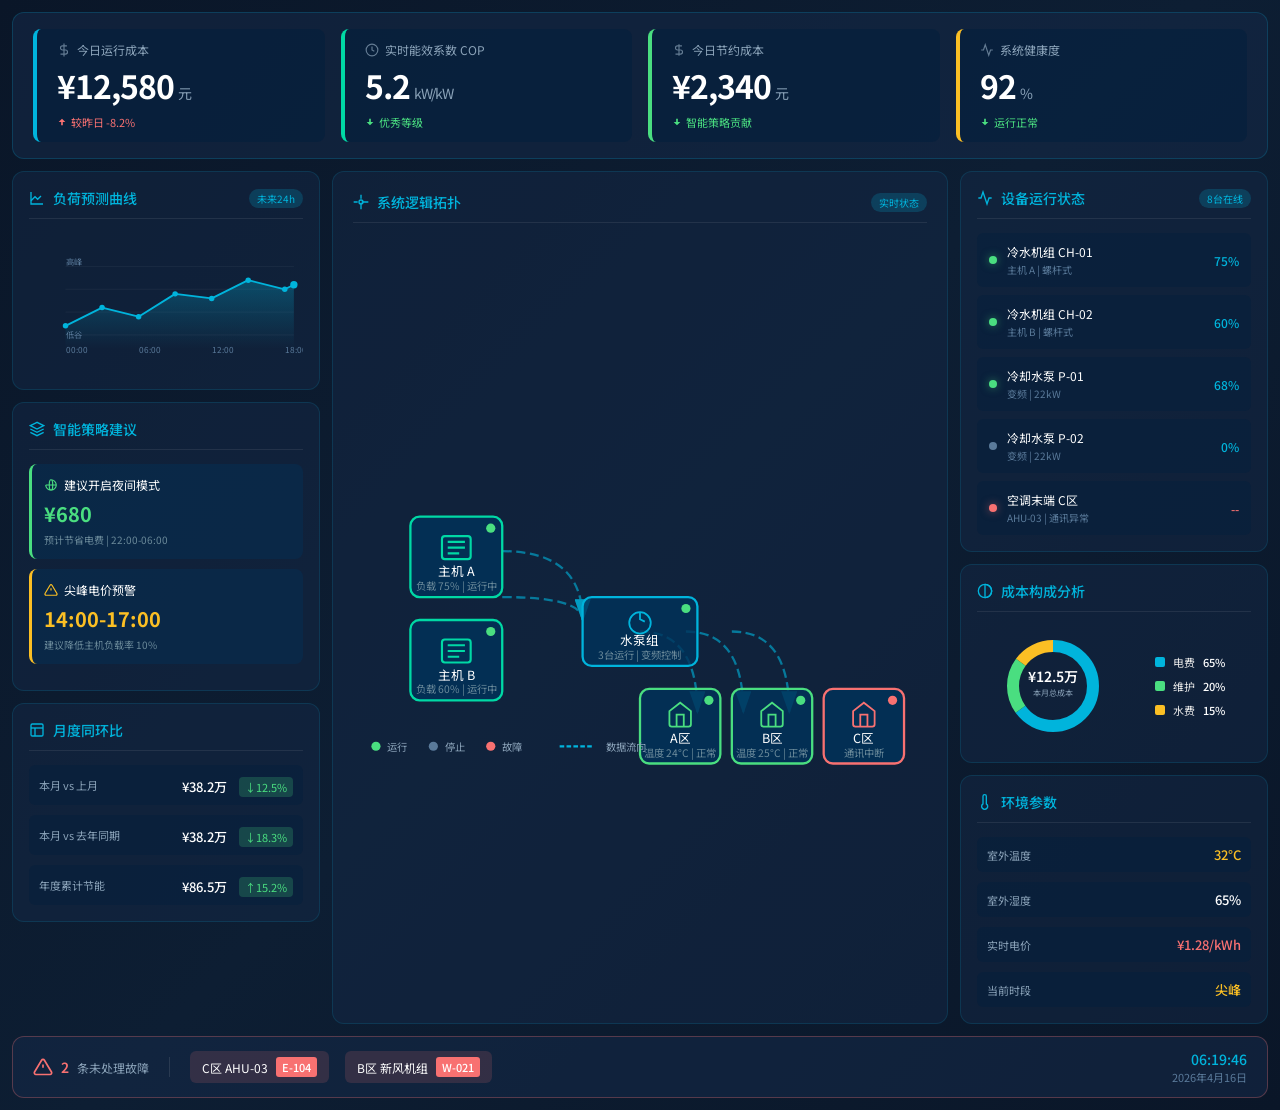
==== index.html @ 3dc91022 "初始化空调项目" ====
<!DOCTYPE html>
<html lang="zh-CN">
<head>
    <meta charset="UTF-8">
    <meta name="viewport" content="width=device-width, initial-scale=1.0">
    <title>工商业园区空调系统效益概览</title>
    <link href="https://fonts.googleapis.com/css2?family=Noto+Sans+SC:wght@300;400;500;700&display=swap" rel="stylesheet">
    <style>
        * {
            margin: 0;
            padding: 0;
            box-sizing: border-box;
        }

        body {
            font-family: 'Noto Sans SC', 'PingFang SC', sans-serif;
            background: #0A1628;
            color: #E8E8E8;
            min-height: 100vh;
            overflow-x: hidden;
        }

        /* 主容器 */
        .dashboard {
            display: grid;
            grid-template-columns: 1fr 2fr 1fr;
            grid-template-rows: auto 1fr auto;
            gap: 12px;
            padding: 12px;
            min-height: 100vh;
            background: linear-gradient(135deg, #0A1628 0%, #0D1E33 50%, #0A1628 100%);
        }

        /* 顶部通栏 */
        .top-bar {
            grid-column: 1 / -1;
            display: grid;
            grid-template-columns: repeat(4, 1fr);
            gap: 16px;
            padding: 16px 20px;
            background: rgba(20, 40, 70, 0.6);
            border-radius: 12px;
            border: 1px solid rgba(0, 180, 220, 0.2);
        }

        .kpi-card {
            display: flex;
            flex-direction: column;
            justify-content: center;
            padding: 12px 20px;
            background: rgba(0, 30, 60, 0.5);
            border-radius: 8px;
            border-left: 4px solid var(--accent-color);
            transition: all 0.3s ease;
        }

        .kpi-card:hover {
            background: rgba(0, 50, 100, 0.5);
            transform: translateY(-2px);
        }

        .kpi-card.cost { --accent-color: #00B4DC; }
        .kpi-card.cop { --accent-color: #00D9A5; }
        .kpi-card.saving { --accent-color: #4ADE80; }
        .kpi-card.health { --accent-color: #FBBF24; }

        .kpi-label {
            font-size: 12px;
            color: #8BA3B9;
            margin-bottom: 4px;
            display: flex;
            align-items: center;
            gap: 6px;
        }

        .kpi-label svg {
            width: 14px;
            height: 14px;
            opacity: 0.7;
        }

        .kpi-value {
            font-size: 32px;
            font-weight: 700;
            color: #FFFFFF;
            letter-spacing: -1px;
        }

        .kpi-value .unit {
            font-size: 14px;
            font-weight: 400;
            color: #8BA3B9;
            margin-left: 4px;
        }

        .kpi-trend {
            font-size: 11px;
            margin-top: 6px;
            display: flex;
            align-items: center;
            gap: 4px;
        }

        .kpi-trend.up { color: #4ADE80; }
        .kpi-trend.down { color: #F87171; }

        /* 左侧面板 */
        .left-panel {
            display: flex;
            flex-direction: column;
            gap: 12px;
        }

        .panel {
            background: rgba(20, 40, 70, 0.5);
            border-radius: 12px;
            border: 1px solid rgba(0, 180, 220, 0.15);
            padding: 16px;
        }

        .panel-header {
            display: flex;
            align-items: center;
            justify-content: space-between;
            margin-bottom: 14px;
            padding-bottom: 10px;
            border-bottom: 1px solid rgba(255, 255, 255, 0.08);
        }

        .panel-title {
            font-size: 14px;
            font-weight: 500;
            color: #00B4DC;
            display: flex;
            align-items: center;
            gap: 8px;
        }

        .panel-title svg {
            width: 16px;
            height: 16px;
        }

        .panel-badge {
            font-size: 10px;
            padding: 2px 8px;
            background: rgba(0, 180, 220, 0.2);
            border-radius: 10px;
            color: #00B4DC;
        }

        /* 负荷预测图 */
        .chart-container {
            height: 140px;
            position: relative;
        }

        .chart-svg {
            width: 100%;
            height: 100%;
        }

        .chart-grid line {
            stroke: rgba(255, 255, 255, 0.05);
            stroke-width: 1;
        }

        .chart-line {
            fill: none;
            stroke: #00B4DC;
            stroke-width: 2;
            stroke-linecap: round;
            stroke-linejoin: round;
        }

        .chart-area {
            fill: url(#chartGradient);
        }

        .chart-point {
            fill: #00B4DC;
        }

        .chart-label {
            font-size: 9px;
            fill: #5A7A9A;
        }

        /* 节能策略卡片 */
        .strategy-card {
            background: rgba(0, 50, 90, 0.4);
            border-radius: 8px;
            padding: 12px;
            margin-bottom: 10px;
            border-left: 3px solid #4ADE80;
            transition: all 0.3s ease;
        }

        .strategy-card:hover {
            background: rgba(0, 70, 120, 0.5);
        }

        .strategy-card.warning {
            border-left-color: #FBBF24;
        }

        .strategy-title {
            font-size: 12px;
            color: #FFFFFF;
            margin-bottom: 6px;
            display: flex;
            align-items: center;
            gap: 6px;
        }

        .strategy-title svg {
            width: 14px;
            height: 14px;
            color: #4ADE80;
        }

        .strategy-card.warning .strategy-title svg {
            color: #FBBF24;
        }

        .strategy-value {
            font-size: 20px;
            font-weight: 700;
            color: #4ADE80;
        }

        .strategy-card.warning .strategy-value {
            color: #FBBF24;
        }

        .strategy-time {
            font-size: 10px;
            color: #6B8A9A;
            margin-top: 4px;
        }

        /* 同环比分析 */
        .comparison-list {
            display: flex;
            flex-direction: column;
            gap: 10px;
        }

        .comparison-item {
            display: flex;
            justify-content: space-between;
            align-items: center;
            padding: 8px 10px;
            background: rgba(0, 30, 60, 0.4);
            border-radius: 6px;
        }

        .comparison-label {
            font-size: 11px;
            color: #8BA3B9;
        }

        .comparison-value {
            font-size: 13px;
            font-weight: 500;
            color: #FFFFFF;
        }

        .comparison-change {
            font-size: 11px;
            padding: 2px 6px;
            border-radius: 4px;
            margin-left: 8px;
        }

        .comparison-change.positive {
            background: rgba(74, 222, 128, 0.2);
            color: #4ADE80;
        }

        .comparison-change.negative {
            background: rgba(248, 113, 113, 0.2);
            color: #F87171;
        }

        /* 中心拓扑图 */
        .center-panel {
            display: flex;
            flex-direction: column;
            gap: 12px;
        }

        .topology-panel {
            flex: 1;
            background: rgba(20, 40, 70, 0.5);
            border-radius: 12px;
            border: 1px solid rgba(0, 180, 220, 0.15);
            padding: 20px;
            display: flex;
            flex-direction: column;
        }

        .topology-container {
            flex: 1;
            position: relative;
            display: flex;
            align-items: center;
            justify-content: center;
        }

        .topology-svg {
            width: 100%;
            height: 100%;
            min-height: 280px;
        }

        /* 拓扑图节点 */
        .topo-node {
            cursor: pointer;
            transition: all 0.3s ease;
        }

        .topo-node:hover .node-bg {
            filter: brightness(1.2);
        }

        .node-bg {
            fill: rgba(0, 50, 90, 0.8);
            stroke: var(--node-color, #00B4DC);
            stroke-width: 2;
            transition: all 0.3s ease;
        }

        .node-bg.running {
            var(--node-color, #00D9A5);
        }

        .node-bg.stopped {
            var(--node-color, #5A7A9A);
        }

        .node-bg.fault {
            var(--node-color, #F87171);
            animation: faultPulse 1s infinite;
        }

        @keyframes faultPulse {
            0%, 100% { opacity: 1; }
            50% { opacity: 0.5; }
        }

        .node-icon {
            fill: var(--node-color, #00B4DC);
        }

        .node-label {
            font-size: 11px;
            fill: #FFFFFF;
            text-anchor: middle;
        }

        .node-status {
            font-size: 9px;
            fill: #6B8A9A;
            text-anchor: middle;
        }

        /* 节点状态指示器 */
        .status-dot {
            r: 4;
        }

        .status-dot.running { fill: #4ADE80; }
        .status-dot.stopped { fill: #5A7A9A; }
        .status-dot.fault { fill: #F87171; }

        /* 流量箭头 */
        .flow-arrow {
            fill: none;
            stroke: #00B4DC;
            stroke-width: 2;
            opacity: 0.6;
        }

        .flow-arrow.active {
            stroke-dasharray: 8 4;
            animation: flowAnimation 1s linear infinite;
        }

        @keyframes flowAnimation {
            from { stroke-dashoffset: 12; }
            to { stroke-dashoffset: 0; }
        }

        /* 右侧面板 */
        .right-panel {
            display: flex;
            flex-direction: column;
            gap: 12px;
        }

        /* 设备状态列表 */
        .device-list {
            display: flex;
            flex-direction: column;
            gap: 8px;
        }

        .device-item {
            display: flex;
            align-items: center;
            padding: 10px 12px;
            background: rgba(0, 30, 60, 0.4);
            border-radius: 6px;
            transition: all 0.3s ease;
        }

        .device-item:hover {
            background: rgba(0, 50, 90, 0.5);
        }

        .device-status {
            width: 8px;
            height: 8px;
            border-radius: 50%;
            margin-right: 10px;
        }

        .device-status.running { background: #4ADE80; box-shadow: 0 0 8px rgba(74, 222, 128, 0.5); }
        .device-status.stopped { background: #5A7A9A; }
        .device-status.fault { background: #F87171; box-shadow: 0 0 8px rgba(248, 113, 113, 0.5); animation: blink 1s infinite; }

        @keyframes blink {
            0%, 100% { opacity: 1; }
            50% { opacity: 0.3; }
        }

        .device-info {
            flex: 1;
        }

        .device-name {
            font-size: 12px;
            color: #FFFFFF;
        }

        .device-meta {
            font-size: 10px;
            color: #5A7A9A;
            margin-top: 2px;
        }

        .device-load {
            font-size: 12px;
            font-weight: 500;
            color: #00B4DC;
        }

        /* 成本构成环形图 */
        .donut-container {
            display: flex;
            align-items: center;
            justify-content: space-around;
            padding: 10px 0;
        }

        .donut-chart {
            width: 100px;
            height: 100px;
        }

        .donut-legend {
            display: flex;
            flex-direction: column;
            gap: 8px;
        }

        .legend-item {
            display: flex;
            align-items: center;
            gap: 8px;
            font-size: 11px;
        }

        .legend-dot {
            width: 10px;
            height: 10px;
            border-radius: 2px;
        }

        .legend-value {
            color: #FFFFFF;
            font-weight: 500;
            margin-left: auto;
        }

        /* 底部告警栏 */
        .bottom-bar {
            grid-column: 1 / -1;
            display: flex;
            align-items: center;
            gap: 20px;
            padding: 12px 20px;
            background: rgba(20, 40, 70, 0.6);
            border-radius: 12px;
            border: 1px solid rgba(248, 113, 113, 0.3);
        }

        .alert-header {
            display: flex;
            align-items: center;
            gap: 8px;
            padding-right: 20px;
            border-right: 1px solid rgba(255, 255, 255, 0.1);
        }

        .alert-icon {
            width: 20px;
            height: 20px;
            color: #F87171;
        }

        .alert-count {
            font-size: 14px;
            font-weight: 600;
            color: #F87171;
        }

        .alert-label {
            font-size: 12px;
            color: #8BA3B9;
        }

        .alert-list {
            display: flex;
            gap: 16px;
            overflow: hidden;
            flex: 1;
        }

        .alert-item {
            display: flex;
            align-items: center;
            gap: 8px;
            padding: 6px 12px;
            background: rgba(248, 113, 113, 0.15);
            border-radius: 6px;
            white-space: nowrap;
            animation: alertPulse 2s infinite;
        }

        @keyframes alertPulse {
            0%, 100% { background: rgba(248, 113, 113, 0.15); }
            50% { background: rgba(248, 113, 113, 0.25); }
        }

        .alert-device {
            font-size: 12px;
            color: #FFFFFF;
        }

        .alert-code {
            font-size: 11px;
            padding: 2px 6px;
            background: #F87171;
            color: #FFFFFF;
            border-radius: 3px;
            font-weight: 500;
        }

        /* 时间显示 */
        .time-display {
            margin-left: auto;
            text-align: right;
        }

        .time-current {
            font-size: 14px;
            color: #00B4DC;
            font-weight: 500;
        }

        .time-date {
            font-size: 11px;
            color: #5A7A9A;
        }

        /* 标题栏 */
        .main-title {
            font-size: 18px;
            font-weight: 600;
            color: #FFFFFF;
            text-align: center;
            padding: 8px;
            letter-spacing: 2px;
        }

        .sub-title {
            font-size: 11px;
            color: #5A7A9A;
            text-align: center;
            margin-top: 2px;
        }
    </style>
</head>
<body>
    <div class="dashboard">
        <!-- 顶部核心指标看板 -->
        <div class="top-bar">
            <div class="kpi-card cost">
                <div class="kpi-label">
                    <svg viewBox="0 0 24 24" fill="none" stroke="currentColor" stroke-width="2">
                        <path d="M12 1v22M17 5H9.5a3.5 3.5 0 0 0 0 7h5a3.5 3.5 0 0 1 0 7H6"/>
                    </svg>
                    今日运行成本
                </div>
                <div class="kpi-value">¥12,580<span class="unit">元</span></div>
                <div class="kpi-trend down">
                    <svg width="10" height="10" viewBox="0 0 24 24" fill="currentColor">
                        <path d="M12 4l-8 8h6v8h4v-8h6z"/>
                    </svg>
                    较昨日 -8.2%
                </div>
            </div>
            <div class="kpi-card cop">
                <div class="kpi-label">
                    <svg viewBox="0 0 24 24" fill="none" stroke="currentColor" stroke-width="2">
                        <circle cx="12" cy="12" r="10"/>
                        <path d="M12 6v6l4 2"/>
                    </svg>
                    实时能效系数 COP
                </div>
                <div class="kpi-value">5.2<span class="unit">kW/kW</span></div>
                <div class="kpi-trend up">
                    <svg width="10" height="10" viewBox="0 0 24 24" fill="currentColor">
                        <path d="M12 20l8-8h-6V4h-4v8H4z"/>
                    </svg>
                    优秀等级
                </div>
            </div>
            <div class="kpi-card saving">
                <div class="kpi-label">
                    <svg viewBox="0 0 24 24" fill="none" stroke="currentColor" stroke-width="2">
                        <path d="M12 2v20M17 5H9.5a3.5 3.5 0 0 0 0 7h5a3.5 3.5 0 0 1 0 7H6"/>
                    </svg>
                    今日节约成本
                </div>
                <div class="kpi-value">¥2,340<span class="unit">元</span></div>
                <div class="kpi-trend up">
                    <svg width="10" height="10" viewBox="0 0 24 24" fill="currentColor">
                        <path d="M12 20l8-8h-6V4h-4v8H4z"/>
                    </svg>
                    智能策略贡献
                </div>
            </div>
            <div class="kpi-card health">
                <div class="kpi-label">
                    <svg viewBox="0 0 24 24" fill="none" stroke="currentColor" stroke-width="2">
                        <path d="M22 12h-4l-3 9L9 3l-3 9H2"/>
                    </svg>
                    系统健康度
                </div>
                <div class="kpi-value">92<span class="unit">%</span></div>
                <div class="kpi-trend up">
                    <svg width="10" height="10" viewBox="0 0 24 24" fill="currentColor">
                        <path d="M12 20l8-8h-6V4h-4v8H4z"/>
                    </svg>
                    运行正常
                </div>
            </div>
        </div>

        <!-- 左侧面板 -->
        <div class="left-panel">
            <!-- 负荷预测 -->
            <div class="panel">
                <div class="panel-header">
                    <div class="panel-title">
                        <svg viewBox="0 0 24 24" fill="none" stroke="currentColor" stroke-width="2">
                            <path d="M3 3v18h18"/>
                            <path d="M18 9l-5 5-4-4-6 6"/>
                        </svg>
                        负荷预测曲线
                    </div>
                    <span class="panel-badge">未来24h</span>
                </div>
                <div class="chart-container">
                    <svg class="chart-svg" viewBox="0 0 300 120">
                        <defs>
                            <linearGradient id="chartGradient" x1="0%" y1="0%" x2="0%" y2="100%">
                                <stop offset="0%" style="stop-color:#00B4DC;stop-opacity:0.3"/>
                                <stop offset="100%" style="stop-color:#00B4DC;stop-opacity:0"/>
                            </linearGradient>
                        </defs>
                        <!-- 网格线 -->
                        <g class="chart-grid">
                            <line x1="40" y1="20" x2="290" y2="20"/>
                            <line x1="40" y1="45" x2="290" y2="45"/>
                            <line x1="40" y1="70" x2="290" y2="70"/>
                            <line x1="40" y1="95" x2="290" y2="95"/>
                        </g>
                        <!-- 面积 -->
                        <path class="chart-area" d="M40,85 L80,65 L120,75 L160,50 L200,55 L240,35 L280,45 L290,40 L290,110 L40,110 Z"/>
                        <!-- 折线 -->
                        <path class="chart-line" d="M40,85 L80,65 L120,75 L160,50 L200,55 L240,35 L280,45 L290,40"/>
                        <!-- 数据点 -->
                        <circle class="chart-point" cx="40" cy="85" r="3"/>
                        <circle class="chart-point" cx="80" cy="65" r="3"/>
                        <circle class="chart-point" cx="120" cy="75" r="3"/>
                        <circle class="chart-point" cx="160" cy="50" r="3"/>
                        <circle class="chart-point" cx="200" cy="55" r="3"/>
                        <circle class="chart-point" cx="240" cy="35" r="3"/>
                        <circle class="chart-point" cx="280" cy="45" r="3"/>
                        <circle class="chart-point" cx="290" cy="40" r="4" fill="#4ADE80"/>
                        <!-- 标签 -->
                        <text class="chart-label" x="40" y="115">00:00</text>
                        <text class="chart-label" x="120" y="115">06:00</text>
                        <text class="chart-label" x="200" y="115">12:00</text>
                        <text class="chart-label" x="280" y="115">18:00</text>
                        <text class="chart-label" x="40" y="18">高峰</text>
                        <text class="chart-label" x="40" y="98">低谷</text>
                    </svg>
                </div>
            </div>

            <!-- 节能策略 -->
            <div class="panel">
                <div class="panel-header">
                    <div class="panel-title">
                        <svg viewBox="0 0 24 24" fill="none" stroke="currentColor" stroke-width="2">
                            <path d="M12 2L2 7l10 5 10-5-10-5z"/>
                            <path d="M2 17l10 5 10-5"/>
                            <path d="M2 12l10 5 10-5"/>
                        </svg>
                        智能策略建议
                    </div>
                </div>
                <div class="strategy-card">
                    <div class="strategy-title">
                        <svg viewBox="0 0 24 24" fill="none" stroke="currentColor" stroke-width="2">
                            <path d="M21 12a9 9 0 01-9 9m9-9a9 9 0 00-9-9m9 9H3m9 9a9 9 0 01-9-9m9 9c1.66 0 3-4.03 3-9s-1.34-9-3-9m0 18c-1.66 0-3-4.03-3-9s1.34-9 3-9"/>
                        </svg>
                        建议开启夜间模式
                    </div>
                    <div class="strategy-value">¥680</div>
                    <div class="strategy-time">预计节省电费 | 22:00-06:00</div>
                </div>
                <div class="strategy-card warning">
                    <div class="strategy-title">
                        <svg viewBox="0 0 24 24" fill="none" stroke="currentColor" stroke-width="2">
                            <path d="M10.29 3.86L1.82 18a2 2 0 001.71 3h16.94a2 2 0 001.71-3L13.71 3.86a2 2 0 00-3.42 0z"/>
                            <line x1="12" y1="9" x2="12" y2="13"/>
                            <line x1="12" y1="17" x2="12.01" y2="17"/>
                        </svg>
                        尖峰电价预警
                    </div>
                    <div class="strategy-value">14:00-17:00</div>
                    <div class="strategy-time">建议降低主机负载率 10%</div>
                </div>
            </div>

            <!-- 同环比分析 -->
            <div class="panel">
                <div class="panel-header">
                    <div class="panel-title">
                        <svg viewBox="0 0 24 24" fill="none" stroke="currentColor" stroke-width="2">
                            <rect x="3" y="3" width="18" height="18" rx="2" ry="2"/>
                            <line x1="3" y1="9" x2="21" y2="9"/>
                            <line x1="9" y1="21" x2="9" y2="9"/>
                        </svg>
                        月度同环比
                    </div>
                </div>
                <div class="comparison-list">
                    <div class="comparison-item">
                        <span class="comparison-label">本月 vs 上月</span>
                        <div>
                            <span class="comparison-value">¥38.2万</span>
                            <span class="comparison-change positive">↓12.5%</span>
                        </div>
                    </div>
                    <div class="comparison-item">
                        <span class="comparison-label">本月 vs 去年同期</span>
                        <div>
                            <span class="comparison-value">¥38.2万</span>
                            <span class="comparison-change positive">↓18.3%</span>
                        </div>
                    </div>
                    <div class="comparison-item">
                        <span class="comparison-label">年度累计节能</span>
                        <div>
                            <span class="comparison-value">¥86.5万</span>
                            <span class="comparison-change positive">↑15.2%</span>
                        </div>
                    </div>
                </div>
            </div>
        </div>

        <!-- 中心拓扑图 -->
        <div class="center-panel">
            <div class="topology-panel">
                <div class="panel-header">
                    <div class="panel-title">
                        <svg viewBox="0 0 24 24" fill="none" stroke="currentColor" stroke-width="2">
                            <circle cx="12" cy="12" r="3"/>
                            <path d="M12 1v6m0 6v10"/>
                            <path d="M1 12h6m6 0h10"/>
                        </svg>
                        系统逻辑拓扑
                    </div>
                    <span class="panel-badge">实时状态</span>
                </div>
                <div class="topology-container">
                    <svg class="topology-svg" viewBox="0 0 500 280">
                        <!-- 连接线 -->
                        <defs>
                            <marker id="arrowhead" markerWidth="10" markerHeight="7" refX="9" refY="3.5" orient="auto">
                                <polygon points="0 0, 10 3.5, 0 7" fill="#00B4DC"/>
                            </marker>
                            <linearGradient id="flowGradient" x1="0%" y1="0%" x2="100%" y2="0%">
                                <stop offset="0%" style="stop-color:#00B4DC;stop-opacity:0.2"/>
                                <stop offset="50%" style="stop-color:#00B4DC;stop-opacity:0.8"/>
                                <stop offset="100%" style="stop-color:#00B4DC;stop-opacity:0.2"/>
                            </linearGradient>
                        </defs>

                        <!-- 冷源到输配 -->
                        <path class="flow-arrow active" d="M130,80 Q200,80 200,140" marker-end="url(#arrowhead)"/>
                        <path class="flow-arrow active" d="M130,120 Q200,120 200,140" marker-end="url(#arrowhead)"/>

                        <!-- 输配到末端 -->
                        <path class="flow-arrow active" d="M250,150 Q300,150 300,220" marker-end="url(#arrowhead)"/>
                        <path class="flow-arrow active" d="M290,150 Q340,150 340,220" marker-end="url(#arrowhead)"/>
                        <path class="flow-arrow active" d="M330,150 Q380,150 380,220" marker-end="url(#arrowhead)"/>

                        <!-- 冷源（主机） -->
                        <g class="topo-node" transform="translate(50, 50)">
                            <rect class="node-bg" x="0" y="0" width="80" height="70" rx="8" style="--node-color: #00D9A5"/>
                            <svg x="20" y="12" width="40" height="30" viewBox="0 0 24 24" fill="none" stroke="#00D9A5" stroke-width="1.5">
                                <rect x="2" y="4" width="20" height="16" rx="2"/>
                                <path d="M6 8h12M6 12h12M6 16h8"/>
                            </svg>
                            <text class="node-label" x="40" y="52">主机 A</text>
                            <text class="node-status" x="40" y="64">负载 75% | 运行中</text>
                            <circle class="status-dot running" cx="70" cy="10"/>
                        </g>

                        <!-- 主机B -->
                        <g class="topo-node" transform="translate(50, 140)">
                            <rect class="node-bg" x="0" y="0" width="80" height="70" rx="8" style="--node-color: #00D9A5"/>
                            <svg x="20" y="12" width="40" height="30" viewBox="0 0 24 24" fill="none" stroke="#00D9A5" stroke-width="1.5">
                                <rect x="2" y="4" width="20" height="16" rx="2"/>
                                <path d="M6 8h12M6 12h12M6 16h8"/>
                            </svg>
                            <text class="node-label" x="40" y="52">主机 B</text>
                            <text class="node-status" x="40" y="64">负载 60% | 运行中</text>
                            <circle class="status-dot running" cx="70" cy="10"/>
                        </g>

                        <!-- 输配系统 -->
                        <g class="topo-node" transform="translate(200, 120)">
                            <rect class="node-bg" x="0" y="0" width="100" height="60" rx="8" style="--node-color: #00B4DC"/>
                            <svg x="30" y="10" width="40" height="25" viewBox="0 0 24 24" fill="none" stroke="#00B4DC" stroke-width="1.5">
                                <circle cx="12" cy="12" r="9"/>
                                <path d="M12 3v6l4 2"/>
                            </svg>
                            <text class="node-label" x="50" y="42">水泵组</text>
                            <text class="node-status" x="50" y="54">3台运行 | 变频控制</text>
                            <circle class="status-dot running" cx="90" cy="10"/>
                        </g>

                        <!-- 区域A -->
                        <g class="topo-node" transform="translate(250, 200)">
                            <rect class="node-bg" x="0" y="0" width="70" height="65" rx="8" style="--node-color: #4ADE80"/>
                            <svg x="18" y="10" width="34" height="25" viewBox="0 0 24 24" fill="none" stroke="#4ADE80" stroke-width="1.5">
                                <path d="M3 9l9-7 9 7v11a2 2 0 01-2 2H5a2 2 0 01-2-2z"/>
                                <polyline points="9 22 9 12 15 12 15 22"/>
                            </svg>
                            <text class="node-label" x="35" y="47">A区</text>
                            <text class="node-status" x="35" y="59">温度 24°C | 正常</text>
                            <circle class="status-dot running" cx="60" cy="10"/>
                        </g>

                        <!-- 区域B -->
                        <g class="topo-node" transform="translate(330, 200)">
                            <rect class="node-bg" x="0" y="0" width="70" height="65" rx="8" style="--node-color: #4ADE80"/>
                            <svg x="18" y="10" width="34" height="25" viewBox="0 0 24 24" fill="none" stroke="#4ADE80" stroke-width="1.5">
                                <path d="M3 9l9-7 9 7v11a2 2 0 01-2 2H5a2 2 0 01-2-2z"/>
                                <polyline points="9 22 9 12 15 12 15 22"/>
                            </svg>
                            <text class="node-label" x="35" y="47">B区</text>
                            <text class="node-status" x="35" y="59">温度 25°C | 正常</text>
                            <circle class="status-dot running" cx="60" cy="10"/>
                        </g>

                        <!-- 区域C - 故障状态 -->
                        <g class="topo-node" transform="translate(410, 200)">
                            <rect class="node-bg" x="0" y="0" width="70" height="65" rx="8" style="--node-color: #F87171"/>
                            <svg x="18" y="10" width="34" height="25" viewBox="0 0 24 24" fill="none" stroke="#F87171" stroke-width="1.5">
                                <path d="M3 9l9-7 9 7v11a2 2 0 01-2 2H5a2 2 0 01-2-2z"/>
                                <polyline points="9 22 9 12 15 12 15 22"/>
                            </svg>
                            <text class="node-label" x="35" y="47">C区</text>
                            <text class="node-status" x="35" y="59" fill="#F87171">通讯中断</text>
                            <circle class="status-dot fault" cx="60" cy="10"/>
                        </g>

                        <!-- 图例 -->
                        <g transform="translate(20, 250)">
                            <circle cx="0" cy="0" r="4" fill="#4ADE80"/>
                            <text x="10" y="4" font-size="9" fill="#8BA3B9">运行</text>
                            <circle cx="50" cy="0" r="4" fill="#5A7A9A"/>
                            <text x="60" y="4" font-size="9" fill="#8BA3B9">停止</text>
                            <circle cx="100" cy="0" r="4" fill="#F87171"/>
                            <text x="110" y="4" font-size="9" fill="#8BA3B9">故障</text>
                            <line x1="160" y1="0" x2="190" y2="0" stroke="#00B4DC" stroke-width="2" stroke-dasharray="4 2"/>
                            <text x="200" y="4" font-size="9" fill="#8BA3B9">数据流向</text>
                        </g>
                    </svg>
                </div>
            </div>
        </div>

        <!-- 右侧面板 -->
        <div class="right-panel">
            <!-- 设备状态 -->
            <div class="panel">
                <div class="panel-header">
                    <div class="panel-title">
                        <svg viewBox="0 0 24 24" fill="none" stroke="currentColor" stroke-width="2">
                            <path d="M22 12h-4l-3 9L9 3l-3 9H2"/>
                        </svg>
                        设备运行状态
                    </div>
                    <span class="panel-badge">8台在线</span>
                </div>
                <div class="device-list">
                    <div class="device-item">
                        <div class="device-status running"></div>
                        <div class="device-info">
                            <div class="device-name">冷水机组 CH-01</div>
                            <div class="device-meta">主机 A | 螺杆式</div>
                        </div>
                        <div class="device-load">75%</div>
                    </div>
                    <div class="device-item">
                        <div class="device-status running"></div>
                        <div class="device-info">
                            <div class="device-name">冷水机组 CH-02</div>
                            <div class="device-meta">主机 B | 螺杆式</div>
                        </div>
                        <div class="device-load">60%</div>
                    </div>
                    <div class="device-item">
                        <div class="device-status running"></div>
                        <div class="device-info">
                            <div class="device-name">冷却水泵 P-01</div>
                            <div class="device-meta">变频 | 22kW</div>
                        </div>
                        <div class="device-load">68%</div>
                    </div>
                    <div class="device-item">
                        <div class="device-status stopped"></div>
                        <div class="device-info">
                            <div class="device-name">冷却水泵 P-02</div>
                            <div class="device-meta">变频 | 22kW</div>
                        </div>
                        <div class="device-load">0%</div>
                    </div>
                    <div class="device-item">
                        <div class="device-status fault"></div>
                        <div class="device-info">
                            <div class="device-name">空调末端 C区</div>
                            <div class="device-meta">AHU-03 | 通讯异常</div>
                        </div>
                        <div class="device-load" style="color:#F87171">--</div>
                    </div>
                </div>
            </div>

            <!-- 成本构成 -->
            <div class="panel">
                <div class="panel-header">
                    <div class="panel-title">
                        <svg viewBox="0 0 24 24" fill="none" stroke="currentColor" stroke-width="2">
                            <circle cx="12" cy="12" r="10"/>
                            <path d="M12 2a10 10 0 0 1 0 20"/>
                            <path d="M12 2v20"/>
                        </svg>
                        成本构成分析
                    </div>
                </div>
                <div class="donut-container">
                    <svg class="donut-chart" viewBox="0 0 100 100">
                        <!-- 电费 65% -->
                        <circle cx="50" cy="50" r="40" fill="none" stroke="#00B4DC" stroke-width="12"
                                stroke-dasharray="163.36 251.33" stroke-dashoffset="0" transform="rotate(-90 50 50)"/>
                        <!-- 维护 20% -->
                        <circle cx="50" cy="50" r="40" fill="none" stroke="#4ADE80" stroke-width="12"
                                stroke-dasharray="50.27 251.33" stroke-dashoffset="-163.36" transform="rotate(-90 50 50)"/>
                        <!-- 水费 15% -->
                        <circle cx="50" cy="50" r="40" fill="none" stroke="#FBBF24" stroke-width="12"
                                stroke-dasharray="37.7 251.33" stroke-dashoffset="-213.63" transform="rotate(-90 50 50)"/>
                        <!-- 中心 -->
                        <text x="50" y="46" text-anchor="middle" font-size="14" font-weight="600" fill="#FFFFFF">¥12.5万</text>
                        <text x="50" y="60" text-anchor="middle" font-size="8" fill="#8BA3B9">本月总成本</text>
                    </svg>
                    <div class="donut-legend">
                        <div class="legend-item">
                            <div class="legend-dot" style="background:#00B4DC"></div>
                            <span>电费</span>
                            <span class="legend-value">65%</span>
                        </div>
                        <div class="legend-item">
                            <div class="legend-dot" style="background:#4ADE80"></div>
                            <span>维护</span>
                            <span class="legend-value">20%</span>
                        </div>
                        <div class="legend-item">
                            <div class="legend-dot" style="background:#FBBF24"></div>
                            <span>水费</span>
                            <span class="legend-value">15%</span>
                        </div>
                    </div>
                </div>
            </div>

            <!-- 环境参数 -->
            <div class="panel">
                <div class="panel-header">
                    <div class="panel-title">
                        <svg viewBox="0 0 24 24" fill="none" stroke="currentColor" stroke-width="2">
                            <path d="M14 14.76V3.5a2.5 2.5 0 0 0-5 0v11.26a4.5 4.5 0 1 0 5 0z"/>
                        </svg>
                        环境参数
                    </div>
                </div>
                <div class="comparison-list">
                    <div class="comparison-item">
                        <span class="comparison-label">室外温度</span>
                        <span class="comparison-value" style="color:#FBBF24">32°C</span>
                    </div>
                    <div class="comparison-item">
                        <span class="comparison-label">室外湿度</span>
                        <span class="comparison-value">65%</span>
                    </div>
                    <div class="comparison-item">
                        <span class="comparison-label">实时电价</span>
                        <span class="comparison-value" style="color:#F87171">¥1.28/kWh</span>
                    </div>
                    <div class="comparison-item">
                        <span class="comparison-label">当前时段</span>
                        <span class="comparison-value" style="color:#FBBF24">尖峰</span>
                    </div>
                </div>
            </div>
        </div>

        <!-- 底部告警栏 -->
        <div class="bottom-bar">
            <div class="alert-header">
                <svg class="alert-icon" viewBox="0 0 24 24" fill="none" stroke="currentColor" stroke-width="2">
                    <path d="M10.29 3.86L1.82 18a2 2 0 001.71 3h16.94a2 2 0 001.71-3L13.71 3.86a2 2 0 00-3.42 0z"/>
                    <line x1="12" y1="9" x2="12" y2="13"/>
                    <line x1="12" y1="17" x2="12.01" y2="17"/>
                </svg>
                <span class="alert-count">2</span>
                <span class="alert-label">条未处理故障</span>
            </div>
            <div class="alert-list">
                <div class="alert-item">
                    <span class="alert-device">C区 AHU-03</span>
                    <span class="alert-code">E-104</span>
                </div>
                <div class="alert-item">
                    <span class="alert-device">B区 新风机组</span>
                    <span class="alert-code">W-021</span>
                </div>
            </div>
            <div class="time-display">
                <div class="time-current" id="currentTime">12:00:00</div>
                <div class="time-date">2026年4月16日</div>
            </div>
        </div>
    </div>

    <script>
        // 更新时间
        function updateTime() {
            const now = new Date();
            const hours = String(now.getHours()).padStart(2, '0');
            const minutes = String(now.getMinutes()).padStart(2, '0');
            const seconds = String(now.getSeconds()).padStart(2, '0');
            document.getElementById('currentTime').textContent = `${hours}:${minutes}:${seconds}`;
        }
        setInterval(updateTime, 1000);
        updateTime();

        // 模拟数据更新
        function animateValue(element, start, end, duration) {
            const range = end - start;
            const startTime = performance.now();
            
            function update(currentTime) {
                const elapsed = currentTime - startTime;
                const progress = Math.min(elapsed / duration, 1);
                const easeProgress = 1 - Math.pow(1 - progress, 3);
                const current = start + (range * easeProgress);
                element.textContent = current.toFixed(1);
                
                if (progress < 1) {
                    requestAnimationFrame(update);
                }
            }
            requestAnimationFrame(update);
        }
    </script>
</body>
</html>
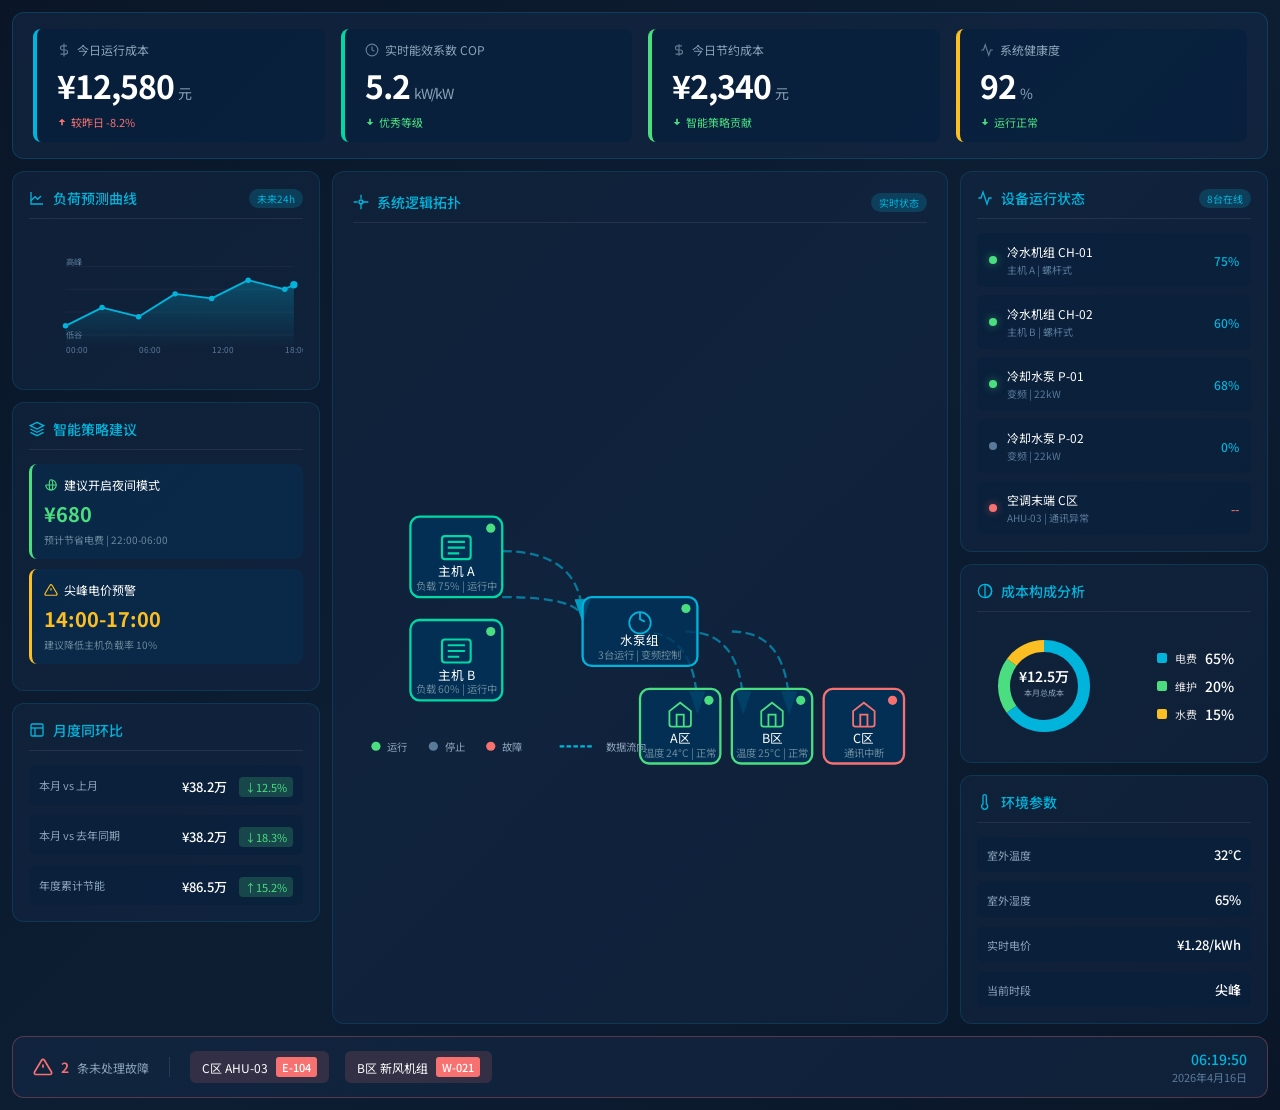
==== commit 0388ffd9: "fex:增加了空调概览页和空调分析页" ====
--- a/index.html
+++ b/index.html
@@ -5,603 +5,7 @@
     <meta name="viewport" content="width=device-width, initial-scale=1.0">
     <title>工商业园区空调系统效益概览</title>
     <link href="https://fonts.googleapis.com/css2?family=Noto+Sans+SC:wght@300;400;500;700&display=swap" rel="stylesheet">
-    <style>
-        * {
-            margin: 0;
-            padding: 0;
-            box-sizing: border-box;
-        }
-
-        body {
-            font-family: 'Noto Sans SC', 'PingFang SC', sans-serif;
-            background: #0A1628;
-            color: #E8E8E8;
-            min-height: 100vh;
-            overflow-x: hidden;
-        }
-
-        /* 主容器 */
-        .dashboard {
-            display: grid;
-            grid-template-columns: 1fr 2fr 1fr;
-            grid-template-rows: auto 1fr auto;
-            gap: 12px;
-            padding: 12px;
-            min-height: 100vh;
-            background: linear-gradient(135deg, #0A1628 0%, #0D1E33 50%, #0A1628 100%);
-        }
-
-        /* 顶部通栏 */
-        .top-bar {
-            grid-column: 1 / -1;
-            display: grid;
-            grid-template-columns: repeat(4, 1fr);
-            gap: 16px;
-            padding: 16px 20px;
-            background: rgba(20, 40, 70, 0.6);
-            border-radius: 12px;
-            border: 1px solid rgba(0, 180, 220, 0.2);
-        }
-
-        .kpi-card {
-            display: flex;
-            flex-direction: column;
-            justify-content: center;
-            padding: 12px 20px;
-            background: rgba(0, 30, 60, 0.5);
-            border-radius: 8px;
-            border-left: 4px solid var(--accent-color);
-            transition: all 0.3s ease;
-        }
-
-        .kpi-card:hover {
-            background: rgba(0, 50, 100, 0.5);
-            transform: translateY(-2px);
-        }
-
-        .kpi-card.cost { --accent-color: #00B4DC; }
-        .kpi-card.cop { --accent-color: #00D9A5; }
-        .kpi-card.saving { --accent-color: #4ADE80; }
-        .kpi-card.health { --accent-color: #FBBF24; }
-
-        .kpi-label {
-            font-size: 12px;
-            color: #8BA3B9;
-            margin-bottom: 4px;
-            display: flex;
-            align-items: center;
-            gap: 6px;
-        }
-
-        .kpi-label svg {
-            width: 14px;
-            height: 14px;
-            opacity: 0.7;
-        }
-
-        .kpi-value {
-            font-size: 32px;
-            font-weight: 700;
-            color: #FFFFFF;
-            letter-spacing: -1px;
-        }
-
-        .kpi-value .unit {
-            font-size: 14px;
-            font-weight: 400;
-            color: #8BA3B9;
-            margin-left: 4px;
-        }
-
-        .kpi-trend {
-            font-size: 11px;
-            margin-top: 6px;
-            display: flex;
-            align-items: center;
-            gap: 4px;
-        }
-
-        .kpi-trend.up { color: #4ADE80; }
-        .kpi-trend.down { color: #F87171; }
-
-        /* 左侧面板 */
-        .left-panel {
-            display: flex;
-            flex-direction: column;
-            gap: 12px;
-        }
-
-        .panel {
-            background: rgba(20, 40, 70, 0.5);
-            border-radius: 12px;
-            border: 1px solid rgba(0, 180, 220, 0.15);
-            padding: 16px;
-        }
-
-        .panel-header {
-            display: flex;
-            align-items: center;
-            justify-content: space-between;
-            margin-bottom: 14px;
-            padding-bottom: 10px;
-            border-bottom: 1px solid rgba(255, 255, 255, 0.08);
-        }
-
-        .panel-title {
-            font-size: 14px;
-            font-weight: 500;
-            color: #00B4DC;
-            display: flex;
-            align-items: center;
-            gap: 8px;
-        }
-
-        .panel-title svg {
-            width: 16px;
-            height: 16px;
-        }
-
-        .panel-badge {
-            font-size: 10px;
-            padding: 2px 8px;
-            background: rgba(0, 180, 220, 0.2);
-            border-radius: 10px;
-            color: #00B4DC;
-        }
-
-        /* 负荷预测图 */
-        .chart-container {
-            height: 140px;
-            position: relative;
-        }
-
-        .chart-svg {
-            width: 100%;
-            height: 100%;
-        }
-
-        .chart-grid line {
-            stroke: rgba(255, 255, 255, 0.05);
-            stroke-width: 1;
-        }
-
-        .chart-line {
-            fill: none;
-            stroke: #00B4DC;
-            stroke-width: 2;
-            stroke-linecap: round;
-            stroke-linejoin: round;
-        }
-
-        .chart-area {
-            fill: url(#chartGradient);
-        }
-
-        .chart-point {
-            fill: #00B4DC;
-        }
-
-        .chart-label {
-            font-size: 9px;
-            fill: #5A7A9A;
-        }
-
-        /* 节能策略卡片 */
-        .strategy-card {
-            background: rgba(0, 50, 90, 0.4);
-            border-radius: 8px;
-            padding: 12px;
-            margin-bottom: 10px;
-            border-left: 3px solid #4ADE80;
-            transition: all 0.3s ease;
-        }
-
-        .strategy-card:hover {
-            background: rgba(0, 70, 120, 0.5);
-        }
-
-        .strategy-card.warning {
-            border-left-color: #FBBF24;
-        }
-
-        .strategy-title {
-            font-size: 12px;
-            color: #FFFFFF;
-            margin-bottom: 6px;
-            display: flex;
-            align-items: center;
-            gap: 6px;
-        }
-
-        .strategy-title svg {
-            width: 14px;
-            height: 14px;
-            color: #4ADE80;
-        }
-
-        .strategy-card.warning .strategy-title svg {
-            color: #FBBF24;
-        }
-
-        .strategy-value {
-            font-size: 20px;
-            font-weight: 700;
-            color: #4ADE80;
-        }
-
-        .strategy-card.warning .strategy-value {
-            color: #FBBF24;
-        }
-
-        .strategy-time {
-            font-size: 10px;
-            color: #6B8A9A;
-            margin-top: 4px;
-        }
-
-        /* 同环比分析 */
-        .comparison-list {
-            display: flex;
-            flex-direction: column;
-            gap: 10px;
-        }
-
-        .comparison-item {
-            display: flex;
-            justify-content: space-between;
-            align-items: center;
-            padding: 8px 10px;
-            background: rgba(0, 30, 60, 0.4);
-            border-radius: 6px;
-        }
-
-        .comparison-label {
-            font-size: 11px;
-            color: #8BA3B9;
-        }
-
-        .comparison-value {
-            font-size: 13px;
-            font-weight: 500;
-            color: #FFFFFF;
-        }
-
-        .comparison-change {
-            font-size: 11px;
-            padding: 2px 6px;
-            border-radius: 4px;
-            margin-left: 8px;
-        }
-
-        .comparison-change.positive {
-            background: rgba(74, 222, 128, 0.2);
-            color: #4ADE80;
-        }
-
-        .comparison-change.negative {
-            background: rgba(248, 113, 113, 0.2);
-            color: #F87171;
-        }
-
-        /* 中心拓扑图 */
-        .center-panel {
-            display: flex;
-            flex-direction: column;
-            gap: 12px;
-        }
-
-        .topology-panel {
-            flex: 1;
-            background: rgba(20, 40, 70, 0.5);
-            border-radius: 12px;
-            border: 1px solid rgba(0, 180, 220, 0.15);
-            padding: 20px;
-            display: flex;
-            flex-direction: column;
-        }
-
-        .topology-container {
-            flex: 1;
-            position: relative;
-            display: flex;
-            align-items: center;
-            justify-content: center;
-        }
-
-        .topology-svg {
-            width: 100%;
-            height: 100%;
-            min-height: 280px;
-        }
-
-        /* 拓扑图节点 */
-        .topo-node {
-            cursor: pointer;
-            transition: all 0.3s ease;
-        }
-
-        .topo-node:hover .node-bg {
-            filter: brightness(1.2);
-        }
-
-        .node-bg {
-            fill: rgba(0, 50, 90, 0.8);
-            stroke: var(--node-color, #00B4DC);
-            stroke-width: 2;
-            transition: all 0.3s ease;
-        }
-
-        .node-bg.running {
-            var(--node-color, #00D9A5);
-        }
-
-        .node-bg.stopped {
-            var(--node-color, #5A7A9A);
-        }
-
-        .node-bg.fault {
-            var(--node-color, #F87171);
-            animation: faultPulse 1s infinite;
-        }
-
-        @keyframes faultPulse {
-            0%, 100% { opacity: 1; }
-            50% { opacity: 0.5; }
-        }
-
-        .node-icon {
-            fill: var(--node-color, #00B4DC);
-        }
-
-        .node-label {
-            font-size: 11px;
-            fill: #FFFFFF;
-            text-anchor: middle;
-        }
-
-        .node-status {
-            font-size: 9px;
-            fill: #6B8A9A;
-            text-anchor: middle;
-        }
-
-        /* 节点状态指示器 */
-        .status-dot {
-            r: 4;
-        }
-
-        .status-dot.running { fill: #4ADE80; }
-        .status-dot.stopped { fill: #5A7A9A; }
-        .status-dot.fault { fill: #F87171; }
-
-        /* 流量箭头 */
-        .flow-arrow {
-            fill: none;
-            stroke: #00B4DC;
-            stroke-width: 2;
-            opacity: 0.6;
-        }
-
-        .flow-arrow.active {
-            stroke-dasharray: 8 4;
-            animation: flowAnimation 1s linear infinite;
-        }
-
-        @keyframes flowAnimation {
-            from { stroke-dashoffset: 12; }
-            to { stroke-dashoffset: 0; }
-        }
-
-        /* 右侧面板 */
-        .right-panel {
-            display: flex;
-            flex-direction: column;
-            gap: 12px;
-        }
-
-        /* 设备状态列表 */
-        .device-list {
-            display: flex;
-            flex-direction: column;
-            gap: 8px;
-        }
-
-        .device-item {
-            display: flex;
-            align-items: center;
-            padding: 10px 12px;
-            background: rgba(0, 30, 60, 0.4);
-            border-radius: 6px;
-            transition: all 0.3s ease;
-        }
-
-        .device-item:hover {
-            background: rgba(0, 50, 90, 0.5);
-        }
-
-        .device-status {
-            width: 8px;
-            height: 8px;
-            border-radius: 50%;
-            margin-right: 10px;
-        }
-
-        .device-status.running { background: #4ADE80; box-shadow: 0 0 8px rgba(74, 222, 128, 0.5); }
-        .device-status.stopped { background: #5A7A9A; }
-        .device-status.fault { background: #F87171; box-shadow: 0 0 8px rgba(248, 113, 113, 0.5); animation: blink 1s infinite; }
-
-        @keyframes blink {
-            0%, 100% { opacity: 1; }
-            50% { opacity: 0.3; }
-        }
-
-        .device-info {
-            flex: 1;
-        }
-
-        .device-name {
-            font-size: 12px;
-            color: #FFFFFF;
-        }
-
-        .device-meta {
-            font-size: 10px;
-            color: #5A7A9A;
-            margin-top: 2px;
-        }
-
-        .device-load {
-            font-size: 12px;
-            font-weight: 500;
-            color: #00B4DC;
-        }
-
-        /* 成本构成环形图 */
-        .donut-container {
-            display: flex;
-            align-items: center;
-            justify-content: space-around;
-            padding: 10px 0;
-        }
-
-        .donut-chart {
-            width: 100px;
-            height: 100px;
-        }
-
-        .donut-legend {
-            display: flex;
-            flex-direction: column;
-            gap: 8px;
-        }
-
-        .legend-item {
-            display: flex;
-            align-items: center;
-            gap: 8px;
-            font-size: 11px;
-        }
-
-        .legend-dot {
-            width: 10px;
-            height: 10px;
-            border-radius: 2px;
-        }
-
-        .legend-value {
-            color: #FFFFFF;
-            font-weight: 500;
-            margin-left: auto;
-        }
-
-        /* 底部告警栏 */
-        .bottom-bar {
-            grid-column: 1 / -1;
-            display: flex;
-            align-items: center;
-            gap: 20px;
-            padding: 12px 20px;
-            background: rgba(20, 40, 70, 0.6);
-            border-radius: 12px;
-            border: 1px solid rgba(248, 113, 113, 0.3);
-        }
-
-        .alert-header {
-            display: flex;
-            align-items: center;
-            gap: 8px;
-            padding-right: 20px;
-            border-right: 1px solid rgba(255, 255, 255, 0.1);
-        }
-
-        .alert-icon {
-            width: 20px;
-            height: 20px;
-            color: #F87171;
-        }
-
-        .alert-count {
-            font-size: 14px;
-            font-weight: 600;
-            color: #F87171;
-        }
-
-        .alert-label {
-            font-size: 12px;
-            color: #8BA3B9;
-        }
-
-        .alert-list {
-            display: flex;
-            gap: 16px;
-            overflow: hidden;
-            flex: 1;
-        }
-
-        .alert-item {
-            display: flex;
-            align-items: center;
-            gap: 8px;
-            padding: 6px 12px;
-            background: rgba(248, 113, 113, 0.15);
-            border-radius: 6px;
-            white-space: nowrap;
-            animation: alertPulse 2s infinite;
-        }
-
-        @keyframes alertPulse {
-            0%, 100% { background: rgba(248, 113, 113, 0.15); }
-            50% { background: rgba(248, 113, 113, 0.25); }
-        }
-
-        .alert-device {
-            font-size: 12px;
-            color: #FFFFFF;
-        }
-
-        .alert-code {
-            font-size: 11px;
-            padding: 2px 6px;
-            background: #F87171;
-            color: #FFFFFF;
-            border-radius: 3px;
-            font-weight: 500;
-        }
-
-        /* 时间显示 */
-        .time-display {
-            margin-left: auto;
-            text-align: right;
-        }
-
-        .time-current {
-            font-size: 14px;
-            color: #00B4DC;
-            font-weight: 500;
-        }
-
-        .time-date {
-            font-size: 11px;
-            color: #5A7A9A;
-        }
-
-        /* 标题栏 */
-        .main-title {
-            font-size: 18px;
-            font-weight: 600;
-            color: #FFFFFF;
-            text-align: center;
-            padding: 8px;
-            letter-spacing: 2px;
-        }
-
-        .sub-title {
-            font-size: 11px;
-            color: #5A7A9A;
-            text-align: center;
-            margin-top: 2px;
-        }
-    </style>
+    <link rel="stylesheet" href="styles.css">
 </head>
 <body>
     <div class="dashboard">
@@ -902,7 +306,7 @@
                                 <polyline points="9 22 9 12 15 12 15 22"/>
                             </svg>
                             <text class="node-label" x="35" y="47">C区</text>
-                            <text class="node-status" x="35" y="59" fill="#F87171">通讯中断</text>
+                            <text class="node-status color-danger" x="35" y="59">通讯中断</text>
                             <circle class="status-dot fault" cx="60" cy="10"/>
                         </g>
 
@@ -974,7 +378,7 @@
                             <div class="device-name">空调末端 C区</div>
                             <div class="device-meta">AHU-03 | 通讯异常</div>
                         </div>
-                        <div class="device-load" style="color:#F87171">--</div>
+                        <div class="device-load fault">--</div>
                     </div>
                 </div>
             </div>
@@ -1008,17 +412,17 @@
                     </svg>
                     <div class="donut-legend">
                         <div class="legend-item">
-                            <div class="legend-dot" style="background:#00B4DC"></div>
+                            <div class="legend-dot bg-primary"></div>
                             <span>电费</span>
                             <span class="legend-value">65%</span>
                         </div>
                         <div class="legend-item">
-                            <div class="legend-dot" style="background:#4ADE80"></div>
+                            <div class="legend-dot bg-success"></div>
                             <span>维护</span>
                             <span class="legend-value">20%</span>
                         </div>
                         <div class="legend-item">
-                            <div class="legend-dot" style="background:#FBBF24"></div>
+                            <div class="legend-dot bg-warning"></div>
                             <span>水费</span>
                             <span class="legend-value">15%</span>
                         </div>
@@ -1039,7 +443,7 @@
                 <div class="comparison-list">
                     <div class="comparison-item">
                         <span class="comparison-label">室外温度</span>
-                        <span class="comparison-value" style="color:#FBBF24">32°C</span>
+                        <span class="comparison-value color-warning">32°C</span>
                     </div>
                     <div class="comparison-item">
                         <span class="comparison-label">室外湿度</span>
@@ -1047,11 +451,11 @@
                     </div>
                     <div class="comparison-item">
                         <span class="comparison-label">实时电价</span>
-                        <span class="comparison-value" style="color:#F87171">¥1.28/kWh</span>
+                        <span class="comparison-value color-danger">¥1.28/kWh</span>
                     </div>
                     <div class="comparison-item">
                         <span class="comparison-label">当前时段</span>
-                        <span class="comparison-value" style="color:#FBBF24">尖峰</span>
+                        <span class="comparison-value color-warning">尖峰</span>
                     </div>
                 </div>
             </div>
--- a/styles.css
+++ b/styles.css
@@ -0,0 +1,1052 @@
+/* 基础重置 */
+* {
+    margin: 0;
+    padding: 0;
+    box-sizing: border-box;
+}
+
+body {
+    font-family: 'Noto Sans SC', -apple-system, BlinkMacSystemFont, sans-serif;
+    background: #0D1B2A;
+    color: #E0E0E0;
+    min-height: 100vh;
+}
+
+/* 头部导航 */
+.header {
+    display: flex;
+    align-items: center;
+    padding: 16px 24px;
+    background: linear-gradient(135deg, #1B3A5F 0%, #0D1B2A 100%);
+    border-bottom: 1px solid rgba(0, 180, 220, 0.2);
+    gap: 20px;
+}
+
+.back-btn {
+    display: flex;
+    align-items: center;
+    gap: 6px;
+    padding: 8px 16px;
+    background: rgba(0, 180, 220, 0.15);
+    border: 1px solid rgba(0, 180, 220, 0.3);
+    border-radius: 6px;
+    color: #00B4DC;
+    font-size: 13px;
+    cursor: pointer;
+    transition: all 0.3s;
+}
+
+.back-btn:hover {
+    background: rgba(0, 180, 220, 0.25);
+}
+
+.back-btn svg {
+    width: 16px;
+    height: 16px;
+}
+
+.page-title {
+    font-size: 18px;
+    font-weight: 600;
+    color: #FFFFFF;
+    flex: 1;
+}
+
+.time-filter {
+    display: flex;
+    gap: 8px;
+}
+
+.time-btn {
+    padding: 8px 16px;
+    background: rgba(255, 255, 255, 0.05);
+    border: 1px solid rgba(255, 255, 255, 0.1);
+    border-radius: 6px;
+    color: #8BA3B9;
+    font-size: 12px;
+    cursor: pointer;
+    transition: all 0.3s;
+}
+
+.time-btn:hover {
+    background: rgba(0, 180, 220, 0.1);
+    border-color: rgba(0, 180, 220, 0.3);
+}
+
+.time-btn.active {
+    background: rgba(0, 180, 220, 0.2);
+    border-color: #00B4DC;
+    color: #00B4DC;
+}
+
+.refresh-btn {
+    display: flex;
+    align-items: center;
+    gap: 6px;
+    padding: 8px 16px;
+    background: rgba(0, 180, 220, 0.15);
+    border: 1px solid rgba(0, 180, 220, 0.3);
+    border-radius: 6px;
+    color: #00B4DC;
+    font-size: 12px;
+    cursor: pointer;
+    transition: all 0.3s;
+}
+
+.refresh-btn:hover {
+    background: rgba(0, 180, 220, 0.25);
+}
+
+.refresh-btn svg {
+    width: 14px;
+    height: 14px;
+}
+
+/* 视图切换 */
+.view-tabs {
+    display: flex;
+    gap: 8px;
+    margin-left: auto;
+}
+
+.view-tab {
+    padding: 6px 14px;
+    background: transparent;
+    border: 1px solid rgba(255, 255, 255, 0.1);
+    border-radius: 6px;
+    color: #8BA3B9;
+    font-size: 12px;
+    cursor: pointer;
+    transition: all 0.3s;
+}
+
+.view-tab:hover {
+    background: rgba(0, 180, 220, 0.1);
+}
+
+.view-tab.active {
+    background: rgba(0, 180, 220, 0.2);
+    border-color: #00B4DC;
+    color: #00B4DC;
+}
+
+/* 主内容区 */
+.main-content {
+    padding: 20px;
+    display: grid;
+    grid-template-columns: 1.5fr 1fr;
+    grid-template-rows: auto auto auto;
+    gap: 20px;
+}
+
+/* 通用面板 */
+.panel {
+    background: rgba(20, 40, 70, 0.4);
+    border-radius: 12px;
+    border: 1px solid rgba(0, 180, 220, 0.15);
+    padding: 20px;
+}
+
+.panel-header {
+    display: flex;
+    align-items: center;
+    justify-content: space-between;
+    margin-bottom: 16px;
+}
+
+.panel-title {
+    font-size: 14px;
+    font-weight: 500;
+    color: #00B4DC;
+    display: flex;
+    align-items: center;
+    gap: 8px;
+}
+
+.panel-title svg {
+    width: 16px;
+    height: 16px;
+}
+
+.panel-badge {
+    font-size: 10px;
+    padding: 4px 10px;
+    background: rgba(0, 180, 220, 0.15);
+    border-radius: 12px;
+    color: #00B4DC;
+}
+
+.data-tag {
+    font-size: 10px;
+    padding: 2px 6px;
+    background: rgba(139, 163, 185, 0.2);
+    border-radius: 4px;
+    color: #8BA3B9;
+    margin-left: 8px;
+}
+
+/* 核心图表区 */
+.core-charts {
+    grid-column: 1;
+    display: flex;
+    flex-direction: column;
+    gap: 20px;
+}
+
+.charts-row {
+    display: grid;
+    grid-template-columns: 1fr 1fr;
+    gap: 20px;
+}
+
+.chart-container {
+    height: 280px;
+}
+
+.chart-container.small {
+    height: 240px;
+}
+
+/* 运营健康度 */
+.health-panel {
+    grid-column: 2;
+    grid-row: 1 / 3;
+}
+
+.health-content {
+    display: flex;
+    flex-direction: column;
+    gap: 20px;
+}
+
+.gauge-container {
+    height: 200px;
+    display: flex;
+    justify-content: center;
+}
+
+.mode-tag {
+    display: inline-flex;
+    align-items: center;
+    gap: 6px;
+    padding: 6px 14px;
+    background: rgba(0, 217, 165, 0.2);
+    border: 1px solid #00D9A5;
+    border-radius: 20px;
+    color: #00D9A5;
+    font-size: 13px;
+    font-weight: 500;
+}
+
+.mode-tag.energy-saving {
+    background: rgba(74, 222, 128, 0.2);
+    border-color: #4ADE80;
+    color: #4ADE80;
+}
+
+.mode-tag.night {
+    background: rgba(139, 163, 185, 0.2);
+    border-color: #8BA3B9;
+    color: #8BA3B9;
+}
+
+/* 能耗构成 */
+.consumption-panel {
+    grid-column: 1 / -1;
+}
+
+.consumption-content {
+    display: grid;
+    grid-template-columns: 1fr 2fr;
+    gap: 30px;
+}
+
+.consumption-subtitle {
+    font-size: 12px;
+    color: #8BA3B9;
+    margin-bottom: 12px;
+}
+
+.donut-container {
+    display: flex;
+    align-items: center;
+    gap: 30px;
+}
+
+.donut-chart {
+    width: 180px;
+    height: 180px;
+}
+
+.donut-legend {
+    display: flex;
+    flex-direction: column;
+    gap: 12px;
+}
+
+.legend-item {
+    display: flex;
+    align-items: center;
+    gap: 10px;
+}
+
+.legend-dot {
+    width: 12px;
+    height: 12px;
+    border-radius: 3px;
+}
+
+.legend-label {
+    font-size: 13px;
+    color: #8BA3B9;
+    flex: 1;
+}
+
+.legend-value {
+    font-size: 14px;
+    font-weight: 600;
+    color: #FFFFFF;
+}
+
+.legend-percent {
+    font-size: 11px;
+    color: #8BA3B9;
+    margin-left: 8px;
+}
+
+/* 关联分析 */
+.correlation-panel {
+    grid-column: 1 / -1;
+}
+
+.correlation-content {
+    display: grid;
+    grid-template-columns: repeat(4, 1fr);
+    gap: 20px;
+}
+
+.correlation-card {
+    display: flex;
+    flex-direction: column;
+    gap: 12px;
+}
+
+.stat-card {
+    background: rgba(0, 30, 60, 0.5);
+    border-radius: 10px;
+    padding: 16px;
+    border-left: 3px solid var(--accent-color);
+}
+
+.stat-card.green { --accent-color: #4ADE80; }
+.stat-card.blue { --accent-color: #00B4DC; }
+.stat-card.yellow { --accent-color: #FBBF24; }
+.stat-card.red { --accent-color: #F87171; }
+
+.stat-label {
+    font-size: 11px;
+    color: #8BA3B9;
+    margin-bottom: 8px;
+}
+
+.stat-value {
+    font-size: 28px;
+    font-weight: 700;
+    color: #FFFFFF;
+}
+
+.stat-value .unit {
+    font-size: 14px;
+    font-weight: 400;
+    color: #8BA3B9;
+}
+
+.stat-trend {
+    font-size: 11px;
+    margin-top: 6px;
+    display: flex;
+    align-items: center;
+    gap: 4px;
+}
+
+.stat-trend.up { color: #4ADE80; }
+.stat-trend.down { color: #F87171; }
+
+/* 设备利用率热力图 */
+.heatmap-container {
+    height: 180px;
+}
+
+/* 图表容器 */
+.chart-box {
+    height: 200px;
+}
+
+.chart-box.tall {
+    height: 220px;
+}
+
+/* 居中对齐 */
+.text-center {
+    text-align: center;
+}
+
+/* 颜色类 */
+.color-danger { color: #F87171; }
+.color-warning { color: #FBBF24; }
+.color-success { color: #4ADE80; }
+
+/* 颜色类 */
+.color-danger { color: #F87171; }
+.color-warning { color: #FBBF24; }
+.color-success { color: #4ADE80; }
+.color-primary { color: #00B4DC; }
+.color-muted { color: #5A7A9A; }
+.color-text { color: #8BA3B9; }
+
+/* 背景色类 */
+.bg-primary { background: #00B4DC; }
+.bg-success { background: #4ADE80; }
+.bg-warning { background: #FBBF24; }
+.bg-danger { background: #F87171; }
+
+/* 响应式 */
+@media (max-width: 1200px) {
+    .main-content {
+        grid-template-columns: 1fr;
+    }
+    .health-panel {
+        grid-column: 1;
+        grid-row: auto;
+    }
+    .consumption-content {
+        grid-template-columns: 1fr;
+    }
+    .correlation-content {
+        grid-template-columns: repeat(2, 1fr);
+    }
+}
+
+@media (max-width: 768px) {
+    .header {
+        flex-wrap: wrap;
+    }
+    .time-filter {
+        order: 3;
+        width: 100%;
+        justify-content: center;
+        margin-top: 10px;
+    }
+    .view-tabs {
+        margin-left: 0;
+        margin-top: 10px;
+        width: 100%;
+        justify-content: center;
+    }
+    .correlation-content {
+        grid-template-columns: 1fr;
+    }
+    .charts-row {
+        grid-template-columns: 1fr;
+    }
+}
+
+/* ==================== index.html 大屏概览页面样式 ==================== */
+
+/* 主容器 */
+.dashboard {
+    display: grid;
+    grid-template-columns: 1fr 2fr 1fr;
+    grid-template-rows: auto 1fr auto;
+    gap: 12px;
+    padding: 12px;
+    min-height: 100vh;
+    background: linear-gradient(135deg, #0A1628 0%, #0D1E33 50%, #0A1628 100%);
+}
+
+/* 顶部通栏 */
+.top-bar {
+    grid-column: 1 / -1;
+    display: grid;
+    grid-template-columns: repeat(4, 1fr);
+    gap: 16px;
+    padding: 16px 20px;
+    background: rgba(20, 40, 70, 0.6);
+    border-radius: 12px;
+    border: 1px solid rgba(0, 180, 220, 0.2);
+}
+
+.kpi-card {
+    display: flex;
+    flex-direction: column;
+    justify-content: center;
+    padding: 12px 20px;
+    background: rgba(0, 30, 60, 0.5);
+    border-radius: 8px;
+    border-left: 4px solid var(--accent-color);
+    transition: all 0.3s ease;
+}
+
+.kpi-card:hover {
+    background: rgba(0, 50, 100, 0.5);
+    transform: translateY(-2px);
+}
+
+.kpi-card.cost { --accent-color: #00B4DC; }
+.kpi-card.cop { --accent-color: #00D9A5; }
+.kpi-card.saving { --accent-color: #4ADE80; }
+.kpi-card.health { --accent-color: #FBBF24; }
+
+.kpi-label {
+    font-size: 12px;
+    color: #8BA3B9;
+    margin-bottom: 4px;
+    display: flex;
+    align-items: center;
+    gap: 6px;
+}
+
+.kpi-label svg {
+    width: 14px;
+    height: 14px;
+    opacity: 0.7;
+}
+
+.kpi-value {
+    font-size: 32px;
+    font-weight: 700;
+    color: #FFFFFF;
+    letter-spacing: -1px;
+}
+
+.kpi-value .unit {
+    font-size: 14px;
+    font-weight: 400;
+    color: #8BA3B9;
+    margin-left: 4px;
+}
+
+.kpi-trend {
+    font-size: 11px;
+    margin-top: 6px;
+    display: flex;
+    align-items: center;
+    gap: 4px;
+}
+
+.kpi-trend.up { color: #4ADE80; }
+.kpi-trend.down { color: #F87171; }
+
+/* 面板通用 */
+.panel {
+    background: rgba(20, 40, 70, 0.5);
+    border-radius: 12px;
+    border: 1px solid rgba(0, 180, 220, 0.15);
+    padding: 16px;
+}
+
+.panel-header {
+    display: flex;
+    align-items: center;
+    justify-content: space-between;
+    margin-bottom: 14px;
+    padding-bottom: 10px;
+    border-bottom: 1px solid rgba(255, 255, 255, 0.08);
+}
+
+.panel-title {
+    font-size: 14px;
+    font-weight: 500;
+    color: #00B4DC;
+    display: flex;
+    align-items: center;
+    gap: 8px;
+}
+
+.panel-title svg {
+    width: 16px;
+    height: 16px;
+}
+
+.panel-badge {
+    font-size: 10px;
+    padding: 2px 8px;
+    background: rgba(0, 180, 220, 0.2);
+    border-radius: 10px;
+    color: #00B4DC;
+}
+
+/* 左侧面板 */
+.left-panel {
+    display: flex;
+    flex-direction: column;
+    gap: 12px;
+}
+
+/* 负荷预测图 */
+.chart-container {
+    height: 140px;
+    position: relative;
+}
+
+.chart-svg {
+    width: 100%;
+    height: 100%;
+}
+
+.chart-grid line {
+    stroke: rgba(255, 255, 255, 0.05);
+    stroke-width: 1;
+}
+
+.chart-line {
+    fill: none;
+    stroke: #00B4DC;
+    stroke-width: 2;
+    stroke-linecap: round;
+    stroke-linejoin: round;
+}
+
+.chart-area {
+    fill: url(#chartGradient);
+}
+
+.chart-point {
+    fill: #00B4DC;
+}
+
+.chart-label {
+    font-size: 9px;
+    fill: #5A7A9A;
+}
+
+/* 节能策略卡片 */
+.strategy-card {
+    background: rgba(0, 50, 90, 0.4);
+    border-radius: 8px;
+    padding: 12px;
+    margin-bottom: 10px;
+    border-left: 3px solid #4ADE80;
+    transition: all 0.3s ease;
+}
+
+.strategy-card:hover {
+    background: rgba(0, 70, 120, 0.5);
+}
+
+.strategy-card.warning {
+    border-left-color: #FBBF24;
+}
+
+.strategy-title {
+    font-size: 12px;
+    color: #FFFFFF;
+    margin-bottom: 6px;
+    display: flex;
+    align-items: center;
+    gap: 6px;
+}
+
+.strategy-title svg {
+    width: 14px;
+    height: 14px;
+    color: #4ADE80;
+}
+
+.strategy-card.warning .strategy-title svg {
+    color: #FBBF24;
+}
+
+.strategy-value {
+    font-size: 20px;
+    font-weight: 700;
+    color: #4ADE80;
+}
+
+.strategy-card.warning .strategy-value {
+    color: #FBBF24;
+}
+
+.strategy-time {
+    font-size: 10px;
+    color: #6B8A9A;
+    margin-top: 4px;
+}
+
+/* 同环比分析 */
+.comparison-list {
+    display: flex;
+    flex-direction: column;
+    gap: 10px;
+}
+
+.comparison-item {
+    display: flex;
+    justify-content: space-between;
+    align-items: center;
+    padding: 8px 10px;
+    background: rgba(0, 30, 60, 0.4);
+    border-radius: 6px;
+}
+
+.comparison-label {
+    font-size: 11px;
+    color: #8BA3B9;
+}
+
+.comparison-value {
+    font-size: 13px;
+    font-weight: 500;
+    color: #FFFFFF;
+}
+
+.comparison-change {
+    font-size: 11px;
+    padding: 2px 6px;
+    border-radius: 4px;
+    margin-left: 8px;
+}
+
+.comparison-change.positive {
+    background: rgba(74, 222, 128, 0.2);
+    color: #4ADE80;
+}
+
+.comparison-change.negative {
+    background: rgba(248, 113, 113, 0.2);
+    color: #F87171;
+}
+
+/* 中心拓扑图 */
+.center-panel {
+    display: flex;
+    flex-direction: column;
+    gap: 12px;
+}
+
+.topology-panel {
+    flex: 1;
+    background: rgba(20, 40, 70, 0.5);
+    border-radius: 12px;
+    border: 1px solid rgba(0, 180, 220, 0.15);
+    padding: 20px;
+    display: flex;
+    flex-direction: column;
+}
+
+.topology-container {
+    flex: 1;
+    position: relative;
+    display: flex;
+    align-items: center;
+    justify-content: center;
+}
+
+.topology-svg {
+    width: 100%;
+    height: 100%;
+    min-height: 280px;
+}
+
+/* 拓扑图节点 */
+.topo-node {
+    cursor: pointer;
+    transition: all 0.3s ease;
+}
+
+.topo-node:hover .node-bg {
+    filter: brightness(1.2);
+}
+
+.node-bg {
+    fill: rgba(0, 50, 90, 0.8);
+    stroke: var(--node-color, #00B4DC);
+    stroke-width: 2;
+    transition: all 0.3s ease;
+}
+
+.node-bg.running {
+    var(--node-color, #00D9A5);
+}
+
+.node-bg.stopped {
+    var(--node-color, #5A7A9A);
+}
+
+.node-bg.fault {
+    var(--node-color, #F87171);
+    animation: faultPulse 1s infinite;
+}
+
+@keyframes faultPulse {
+    0%, 100% { opacity: 1; }
+    50% { opacity: 0.5; }
+}
+
+.node-icon {
+    fill: var(--node-color, #00B4DC);
+}
+
+.node-label {
+    font-size: 11px;
+    fill: #FFFFFF;
+    text-anchor: middle;
+}
+
+.node-status {
+    font-size: 9px;
+    fill: #6B8A9A;
+    text-anchor: middle;
+}
+
+/* 节点状态指示器 */
+.status-dot {
+    r: 4;
+}
+
+.status-dot.running { fill: #4ADE80; }
+.status-dot.stopped { fill: #5A7A9A; }
+.status-dot.fault { fill: #F87171; }
+
+/* 流量箭头 */
+.flow-arrow {
+    fill: none;
+    stroke: #00B4DC;
+    stroke-width: 2;
+    opacity: 0.6;
+}
+
+.flow-arrow.active {
+    stroke-dasharray: 8 4;
+    animation: flowAnimation 1s linear infinite;
+}
+
+@keyframes flowAnimation {
+    from { stroke-dashoffset: 12; }
+    to { stroke-dashoffset: 0; }
+}
+
+/* 右侧面板 */
+.right-panel {
+    display: flex;
+    flex-direction: column;
+    gap: 12px;
+}
+
+/* 设备状态列表 */
+.device-list {
+    display: flex;
+    flex-direction: column;
+    gap: 8px;
+}
+
+.device-item {
+    display: flex;
+    align-items: center;
+    padding: 10px 12px;
+    background: rgba(0, 30, 60, 0.4);
+    border-radius: 6px;
+    transition: all 0.3s ease;
+}
+
+.device-item:hover {
+    background: rgba(0, 50, 90, 0.5);
+}
+
+.device-status {
+    width: 8px;
+    height: 8px;
+    border-radius: 50%;
+    margin-right: 10px;
+}
+
+.device-status.running { 
+    background: #4ADE80; 
+    box-shadow: 0 0 8px rgba(74, 222, 128, 0.5); 
+}
+
+.device-status.stopped { 
+    background: #5A7A9A; 
+}
+
+.device-status.fault { 
+    background: #F87171; 
+    box-shadow: 0 0 8px rgba(248, 113, 113, 0.5); 
+    animation: blink 1s infinite; 
+}
+
+@keyframes blink {
+    0%, 100% { opacity: 1; }
+    50% { opacity: 0.3; }
+}
+
+.device-info {
+    flex: 1;
+}
+
+.device-name {
+    font-size: 12px;
+    color: #FFFFFF;
+}
+
+.device-meta {
+    font-size: 10px;
+    color: #5A7A9A;
+    margin-top: 2px;
+}
+
+.device-load {
+    font-size: 12px;
+    font-weight: 500;
+    color: #00B4DC;
+}
+
+.device-load.fault {
+    color: #F87171;
+}
+
+/* 成本构成环形图 */
+.donut-container {
+    display: flex;
+    align-items: center;
+    justify-content: space-around;
+    padding: 10px 0;
+}
+
+.donut-chart {
+    width: 100px;
+    height: 100px;
+}
+
+.donut-legend {
+    display: flex;
+    flex-direction: column;
+    gap: 8px;
+}
+
+.legend-item {
+    display: flex;
+    align-items: center;
+    gap: 8px;
+    font-size: 11px;
+}
+
+.legend-dot {
+    width: 10px;
+    height: 10px;
+    border-radius: 2px;
+}
+
+.legend-value {
+    color: #FFFFFF;
+    font-weight: 500;
+    margin-left: auto;
+}
+
+/* 底部告警栏 */
+.bottom-bar {
+    grid-column: 1 / -1;
+    display: flex;
+    align-items: center;
+    gap: 20px;
+    padding: 12px 20px;
+    background: rgba(20, 40, 70, 0.6);
+    border-radius: 12px;
+    border: 1px solid rgba(248, 113, 113, 0.3);
+}
+
+.alert-header {
+    display: flex;
+    align-items: center;
+    gap: 8px;
+    padding-right: 20px;
+    border-right: 1px solid rgba(255, 255, 255, 0.1);
+}
+
+.alert-icon {
+    width: 20px;
+    height: 20px;
+    color: #F87171;
+}
+
+.alert-count {
+    font-size: 14px;
+    font-weight: 600;
+    color: #F87171;
+}
+
+.alert-label {
+    font-size: 12px;
+    color: #8BA3B9;
+}
+
+.alert-list {
+    display: flex;
+    gap: 16px;
+    overflow: hidden;
+    flex: 1;
+}
+
+.alert-item {
+    display: flex;
+    align-items: center;
+    gap: 8px;
+    padding: 6px 12px;
+    background: rgba(248, 113, 113, 0.15);
+    border-radius: 6px;
+    white-space: nowrap;
+    animation: alertPulse 2s infinite;
+}
+
+@keyframes alertPulse {
+    0%, 100% { background: rgba(248, 113, 113, 0.15); }
+    50% { background: rgba(248, 113, 113, 0.25); }
+}
+
+.alert-device {
+    font-size: 12px;
+    color: #FFFFFF;
+}
+
+.alert-code {
+    font-size: 11px;
+    padding: 2px 6px;
+    background: #F87171;
+    color: #FFFFFF;
+    border-radius: 3px;
+    font-weight: 500;
+}
+
+/* 时间显示 */
+.time-display {
+    margin-left: auto;
+    text-align: right;
+}
+
+.time-current {
+    font-size: 14px;
+    color: #00B4DC;
+    font-weight: 500;
+}
+
+.time-date {
+    font-size: 11px;
+    color: #5A7A9A;
+}
+
+/* 标题栏 */
+.main-title {
+    font-size: 18px;
+    font-weight: 600;
+    color: #FFFFFF;
+    text-align: center;
+    padding: 8px;
+    letter-spacing: 2px;
+}
+
+.sub-title {
+    font-size: 11px;
+    color: #5A7A9A;
+    text-align: center;
+    margin-top: 2px;
+}
